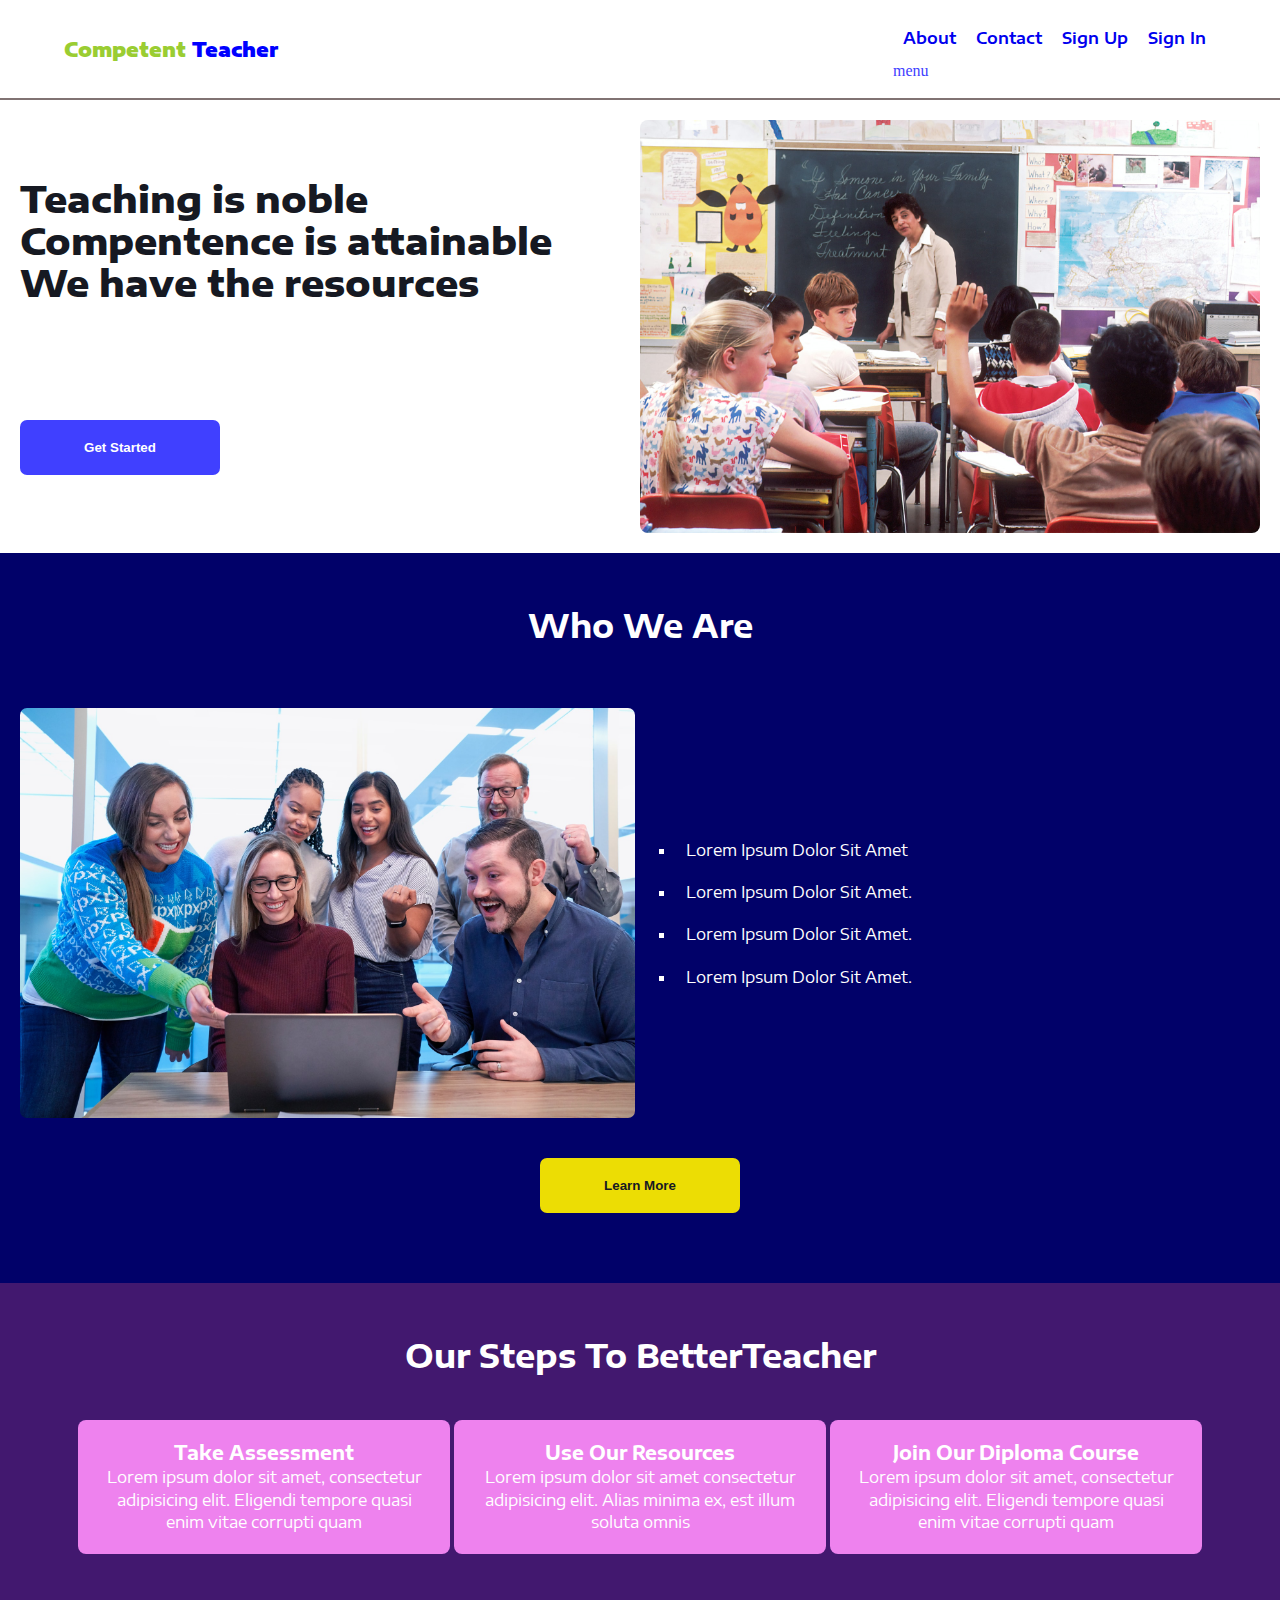
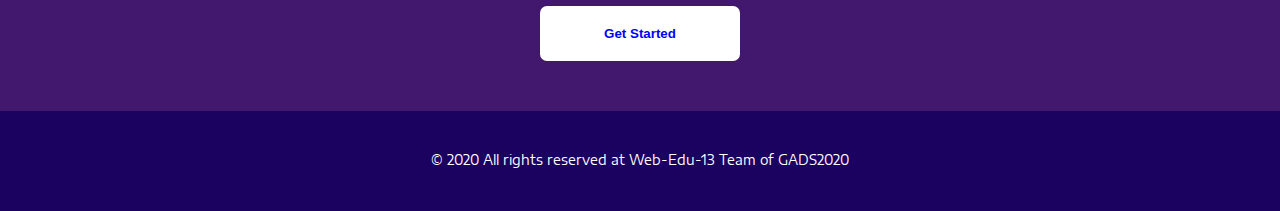
==== index.html @ 48312059 "Merge pull request #7 from web-edu-13/index-html" ====
<!DOCTYPE html>
<html lang="en">
<head>
  <meta charset="UTF-8">
  <meta name="viewport" content="width=device-width, initial-scale=1.0">
  <title>BetterTeacher | Upskilling tool every teacher</title>
  <link rel="stylesheet" href="./styles/index.css">
  <link rel="stylesheet"
    href="http://fonts.googleapis.com/css?family=Encode+Sans+Expanded:100,300,400,400italic,500,600,700,700italic,800">
  <link rel="stylesheet" href="https://cdnjs.cloudflare.com/ajax/libs/font-awesome/4.7.0/css/font-awesome.min.css">
</head>

<body>
  <header>
    <nav>
      <a href="index.html" style="font-weight: 900; font-size: larger;">
        <span style="color:yellowgreen">Competent</span>
        <span style="color:blue;">Teacher</span>
      </a>
      <div>
      <ul class="lg-only nav">
        <li>
          <a href="./pages/about.html">about</a>
        </li>
        <li>
          <a href="./pages/contact.html">contact</a>
        </li>
        <li>
          <a href="./pages/signup.html">sign up</a>
        </li>
        <li>
          <a href="./pages/signin.html">sign in</a>
        </li>
      </ul>
      <span class="fa bars sm-only menu-btn">menu</span>
    </div>
    </nav>
    <div class="main-header">
      <div class="intro">
        <h1>Teaching is noble <br>
          Compentence is attainable<br>
          We have the resources
        </h1>
        <button>get started</button>
      </div>
      <img src="./images/classroom3.jpg" alt="" class="lg-only">
    </div>
  </header>
  <main>
    <section class="about">
      <h2>who we are</h2>
      <div>
        <img src="/images/classroom.jpg" alt="teachers in a team">
        <ul>
          <li>Lorem ipsum dolor sit amet</li>
          <li>Lorem ipsum dolor sit amet.</li>
          <li>Lorem ipsum dolor sit amet.</li>
          <li>Lorem ipsum dolor sit amet.</li>
        </ul>
      </div>
      <button>learn more</button>
    </section>
    <section class="services-container">
      <h2>our steps to BetterTeacher</h2>
      <div>
        <section class="services">
          <img
            src="/assets/checklist-magnifying-assessment-flat-design-icon-checklist-magnifying-assessment-flat-design-icon-eps-vector-design-104302404.jpg"
            alt="">
          <h3>take assessment</h3>
          <p>Lorem ipsum dolor sit amet, consectetur adipisicing elit. Eligendi tempore quasi enim vitae corrupti quam
          </p>
        </section>
        <section class="services">
          <img
            src="/assets/checklist-magnifying-assessment-flat-design-icon-checklist-magnifying-assessment-flat-design-icon-eps-vector-design-104302404.jpg"
            alt="">
          <h3>use our resources</h3>
          <p>Lorem ipsum dolor sit amet consectetur adipisicing elit. Alias minima ex, est illum soluta omnis</p>
        </section>
        <section class="services">
          <img
            src="/assets/checklist-magnifying-assessment-flat-design-icon-checklist-magnifying-assessment-flat-design-icon-eps-vector-design-104302404.jpg"
            alt="">
          <h3>join our diploma course</h3>
          <p>Lorem ipsum dolor sit amet, consectetur adipisicing elit. Eligendi tempore quasi enim vitae corrupti quam
          </p>
        </section>
      </div>
      <button>Get started</button>
    </section>
  </main>
  <footer>
    <small>&copy; 2020 All rights reserved at Web-Edu-13 Team of GADS2020</small>
  </footer>
  <script src="./scripts/app.js"></script>
</body>
</html>
---- styles/index.css ----
*{
  box-sizing: border-box;
  padding: 0;
  margin: 0;
}
body{
  line-height: 1.4;
  font-size: 16px;
  font-family: sans-serif;
  font-weight: normal;
  min-height: 100vh;
  scroll-behavior: smooth;
  text-rendering: optimizeSpeed;
  background-color: #010169;
  color: white;
  font-family: "Encode Sans Expanded", Arial, Tahoma, sans-serif;
}


/* the nav */
nav{ 
  color: white;
  justify-content: space-between;
  padding: 0 5%;
  color: #4040ff;
  font-weight: 600;
  min-height: 100px;
  border-bottom: 2px solid rgb(129, 115, 115);
}

nav a{
  text-decoration: none;
}
nav{
  display: flex;
  flex-direction: row;
  align-items: center;
}
ul{
  list-style-type: none;
}
li{
 text-transform: capitalize;
 padding: 10px 10px;
}
/* Main header section */
.main-header{
  display: flex;
  flex-direction: row;
  justify-content: space-between;
  background-size:cover;
  background-repeat: no-repeat;
  min-height: 400px;
  color: #d102d1;
  padding: 20px;
}
.main-header button {
  background-color: #4040ff;
}
button{
  border-style: none;
  padding: 20px;
  color: #ffffff;
  width: 200px;
  border-radius: 7px;
  text-transform: capitalize;
  font-weight: bold;
  cursor: pointer;
}
h1 {
  color: #161922;
  font-weight: 800;
  letter-spacing: 0px;
  font-size: 26px;
  line-height: 42px;
}
.intro{
  display: flex;
  flex-direction: column;
  justify-content: space-around;
}
header{
  /* background-color: hsl(56, 97%, 47%); */
  background-color: hsl(0, 0%, 100%);
}
header img{
  display: none;
}
main>section{
  padding:50px 20px;
  display: flex;
  flex-direction: column;
}
h2{
margin-bottom: 40px;
font-size: 2em;
}
h2, h3,h4,h5,h6{
  text-transform: capitalize;
  font-weight: bolder;
  text-align: center;
}
.about{
  grid-gap: 20px;
  align-items: center;
}
.about>div{
display: grid;
grid-template-columns: 1fr;
grid-gap: 10px;
}
.about img{
  width: 100%;
  border-radius: 7px;
}
.about ul{
  display: flex;
  flex-direction: column;
  list-style-type: square;
  width: 90%;
  margin: auto;
}
.about button{
 background-color: hsl(56, 97%, 47%);
 color:#161922;
 margin:20px auto;
}
.services{
  display: flex;
  flex-direction: column;
  padding: 20px;
  background-color: violet;
  margin-bottom:20px;
  border-radius: 8px;
}
.services img{
  width: 20%;
  margin: auto;
}
.services-container{
 background-color: rgba(115, 41, 117, 0.575);
}
.services-container button{
  color: blue;
  background-color: white;
  margin: auto;
}
.sm-only{
  display: flex;
}
.lg-only{
  display: none;
}
.menu{
  background-color: hsl(207, 67%, 71%);
  display: flex;
  flex-direction: column;
  align-items: center;
  width:60vw;
  position: absolute;
  top: 100px;
  right: 0;
  height: 100vh;
}
footer{
  background-color: rgb(27, 2, 97);
  display: flex;
  justify-content: center;
  align-items: center;
  min-height: 100px;
}
@media screen and (min-width:700px){
  .services-container>div{
    display: flex;
    justify-content: center;
    align-content: center;
    flex-direction: row;
    margin-bottom: 50px;
  }
  .services{
    width: 30%;
    margin: 2px;
    text-align: center;
  }
  header img{
    width:50%;
    border-radius: 8px;
  }
  .about>div{
    grid-template-columns: 2fr 2fr;
    }
    h1 {
      font-size: 36px;
    }
    .sm-only{
      display: none;
    }
    .lg-only{
      display: flex;
    }
}
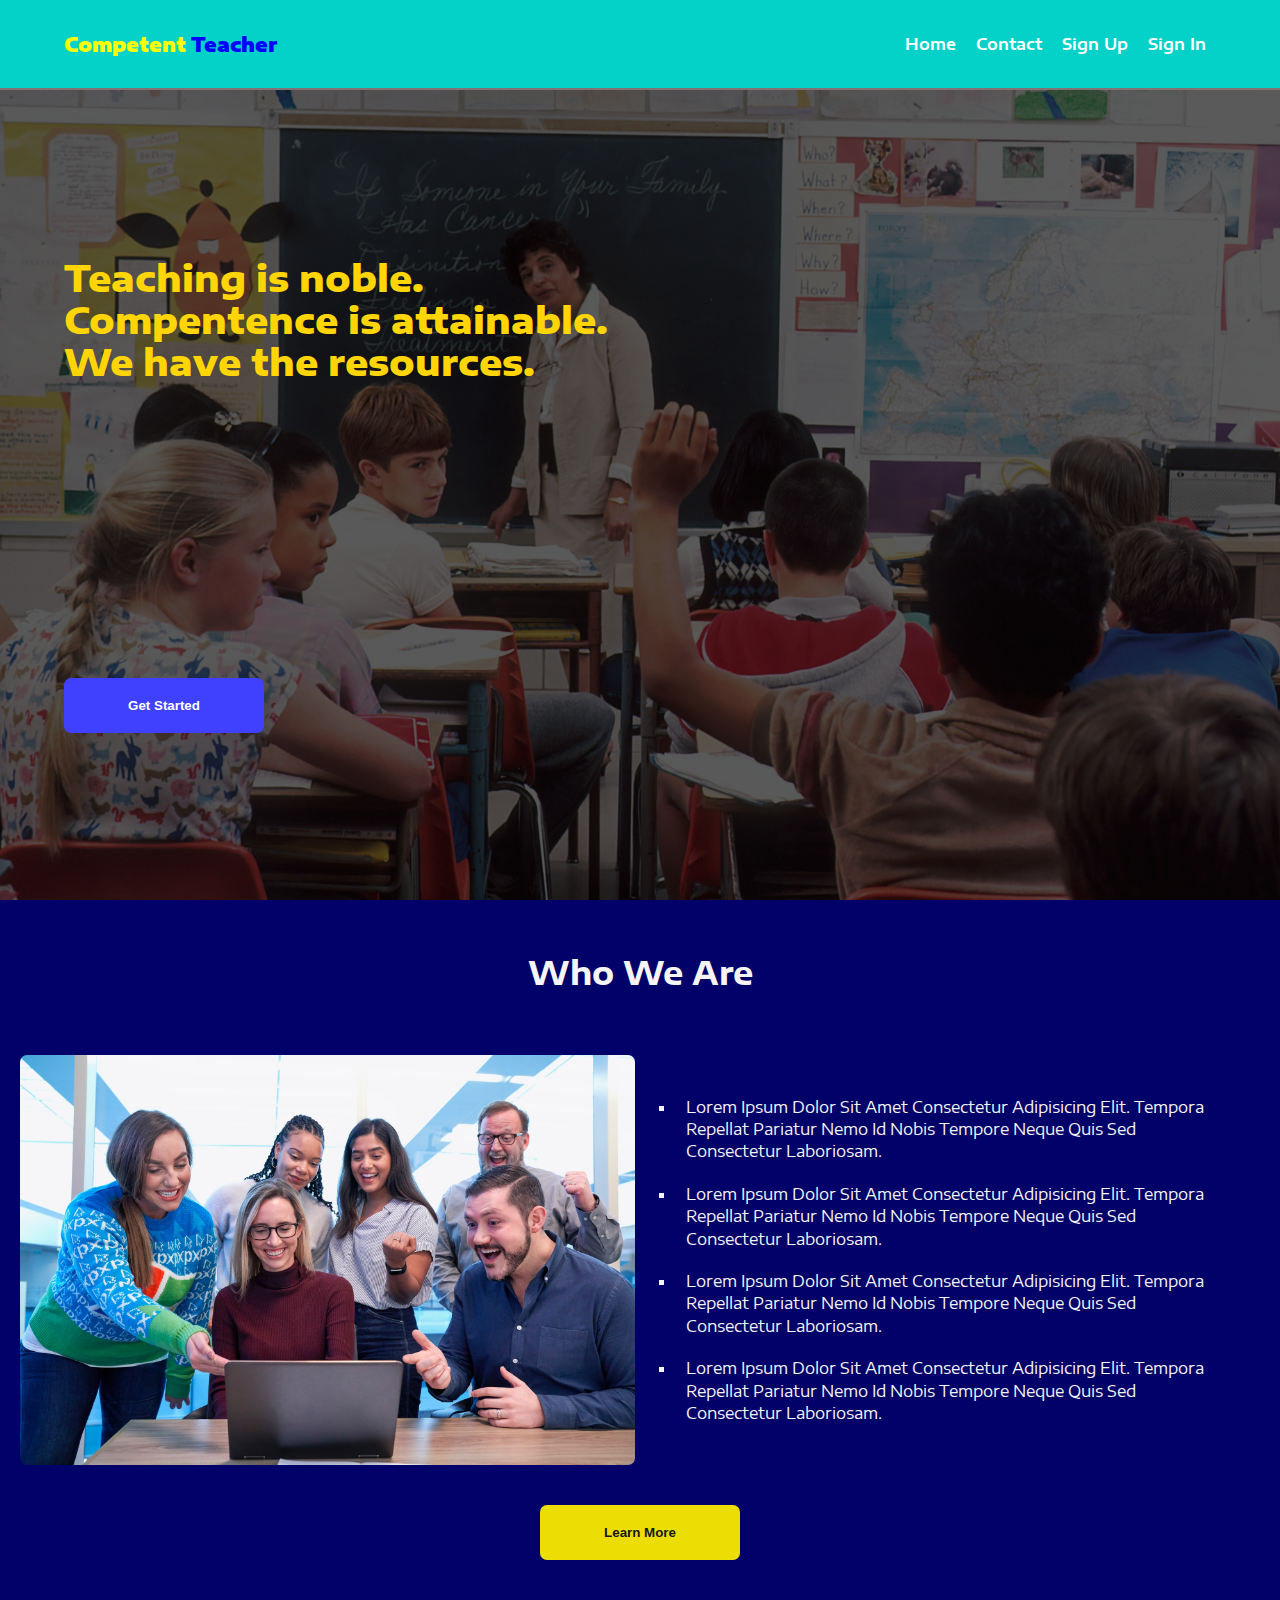
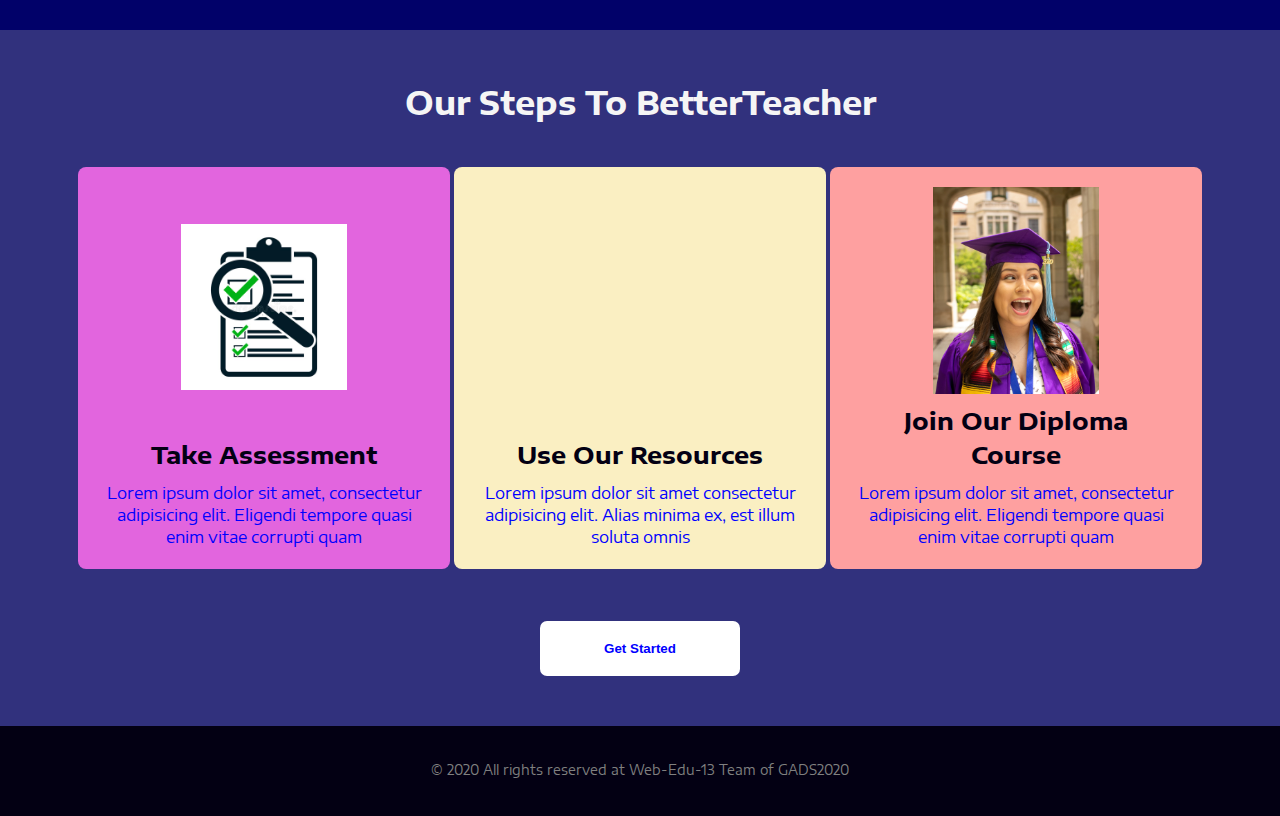
==== commit be34ee30: "created the signup and contact page plus other adjustments in styles" ====
--- a/index.html
+++ b/index.html
@@ -1,5 +1,6 @@
 <!DOCTYPE html>
 <html lang="en">
+
 <head>
   <meta charset="UTF-8">
   <meta name="viewport" content="width=device-width, initial-scale=1.0">
@@ -13,81 +14,92 @@
 <body>
   <header>
     <nav>
-      <a href="index.html" style="font-weight: 900; font-size: larger;">
-        <span style="color:yellowgreen">Competent</span>
-        <span style="color:blue;">Teacher</span>
+      <a href="/index.html">
+        <span class="logo1">Competent</span>
+        <span class="logo2">Teacher</span>
       </a>
       <div>
-      <ul class="lg-only nav">
-        <li>
-          <a href="./pages/about.html">about</a>
-        </li>
-        <li>
-          <a href="./pages/contact.html">contact</a>
-        </li>
-        <li>
-          <a href="./pages/signup.html">sign up</a>
-        </li>
-        <li>
-          <a href="./pages/signin.html">sign in</a>
-        </li>
-      </ul>
-      <span class="fa bars sm-only menu-btn">menu</span>
-    </div>
+        <ul class="lg-only nav">
+          <li>
+            <a href="/index.html">home</a>
+          </li>
+          <li>
+            <a href="./pages/contact.html">contact</a>
+          </li>
+          <li>
+            <a href="./pages/signup.html">sign up</a>
+          </li>
+          <li>
+            <a href="./pages/signin.html">sign in</a>
+          </li>
+        </ul>
+        <button class="toggle-button sm-only">
+          <span class="fa-bars sm-only menu-btn" aria-hidden="true"></span>
+        </button>
+      </div>
     </nav>
-    <div class="main-header">
-      <div class="intro">
-        <h1>Teaching is noble <br>
-          Compentence is attainable<br>
-          We have the resources
+    <div class="main-header flex-row">
+      <div class="intro flex-col">
+        <h1>Teaching is noble. <br>
+          Compentence is attainable.<br>
+          We have the resources.
         </h1>
-        <button>get started</button>
+        <a href="./pages/signup.html">
+          <button>get started</button>
+        </a>
       </div>
-      <img src="./images/classroom3.jpg" alt="" class="lg-only">
+      <!-- <img src="./images/classroom3.jpg" alt="" class="lg-only"> -->
     </div>
   </header>
   <main>
-    <section class="about">
+    <section class="about flex-col">
       <h2>who we are</h2>
       <div>
-        <img src="/images/classroom.jpg" alt="teachers in a team">
-        <ul>
-          <li>Lorem ipsum dolor sit amet</li>
-          <li>Lorem ipsum dolor sit amet.</li>
-          <li>Lorem ipsum dolor sit amet.</li>
-          <li>Lorem ipsum dolor sit amet.</li>
+        <img src="./images/classroom.jpg" alt="teachers in a team">
+        <ul class="flex-col">
+          <li>
+            Lorem ipsum dolor sit amet consectetur adipisicing elit. Tempora repellat pariatur nemo id nobis tempore neque quis sed consectetur laboriosam.
+          </li>
+          <li>
+            Lorem ipsum dolor sit amet consectetur adipisicing elit. Tempora repellat pariatur nemo id nobis tempore neque quis sed consectetur laboriosam.
+          </li>
+          <li>
+            Lorem ipsum dolor sit amet consectetur adipisicing elit. Tempora repellat pariatur nemo id nobis tempore neque quis sed consectetur laboriosam.
+          </li>
+          <li>
+            Lorem ipsum dolor sit amet consectetur adipisicing elit. Tempora repellat pariatur nemo id nobis tempore neque quis sed consectetur laboriosam.
+          </li>
+          
         </ul>
       </div>
-      <button>learn more</button>
+      <a href="./pages/about.html">
+        <button>learn more</button>
+      </a>
     </section>
-    <section class="services-container">
+    <section class="services-container flex-col">
       <h2>our steps to BetterTeacher</h2>
       <div>
-        <section class="services">
-          <img
-            src="/assets/checklist-magnifying-assessment-flat-design-icon-checklist-magnifying-assessment-flat-design-icon-eps-vector-design-104302404.jpg"
-            alt="">
+        <section class="services flex-col bg1">
+          <img src="./images/assessment1.jpg" alt="">
           <h3>take assessment</h3>
           <p>Lorem ipsum dolor sit amet, consectetur adipisicing elit. Eligendi tempore quasi enim vitae corrupti quam
           </p>
         </section>
-        <section class="services">
-          <img
-            src="/assets/checklist-magnifying-assessment-flat-design-icon-checklist-magnifying-assessment-flat-design-icon-eps-vector-design-104302404.jpg"
-            alt="">
+        <section class="services flex-col bg2">
+          <img src="./images/resources.jpg" alt="">
           <h3>use our resources</h3>
           <p>Lorem ipsum dolor sit amet consectetur adipisicing elit. Alias minima ex, est illum soluta omnis</p>
         </section>
-        <section class="services">
-          <img
-            src="/assets/checklist-magnifying-assessment-flat-design-icon-checklist-magnifying-assessment-flat-design-icon-eps-vector-design-104302404.jpg"
-            alt="">
+        <section class="services flex-col bg3">
+          <img src="./images/graduate.jpg" alt="">
           <h3>join our diploma course</h3>
           <p>Lorem ipsum dolor sit amet, consectetur adipisicing elit. Eligendi tempore quasi enim vitae corrupti quam
           </p>
         </section>
       </div>
-      <button>Get started</button>
+      <a class="center"href="./pages/signup.html">
+        <button >Get started</button>
+      </a>
     </section>
   </main>
   <footer>
@@ -95,4 +107,5 @@
   </footer>
   <script src="./scripts/app.js"></script>
 </body>
+
 </html>--- a/styles/index.css
+++ b/styles/index.css
@@ -1,9 +1,13 @@
-*{
+* {
   box-sizing: border-box;
   padding: 0;
   margin: 0;
 }
-body{
+article, aside, figcaption, figure, footer, header, hgroup, main, nav, section {
+    display: block;
+}
+
+body {
   line-height: 1.4;
   font-size: 16px;
   font-family: sans-serif;
@@ -12,190 +16,278 @@
   scroll-behavior: smooth;
   text-rendering: optimizeSpeed;
   background-color: #010169;
-  color: white;
+  color: #f5f5f5;
   font-family: "Encode Sans Expanded", Arial, Tahoma, sans-serif;
-}
-
-
-/* the nav */
-nav{ 
-  color: white;
+  display: flex;
+  flex-direction: column;
+  justify-content: space-between;
+}
+
+nav {
   justify-content: space-between;
   padding: 0 5%;
-  color: #4040ff;
   font-weight: 600;
-  min-height: 100px;
+  min-height: 10vh;
   border-bottom: 2px solid rgb(129, 115, 115);
-}
-
-nav a{
+  display: flex;
+  flex-direction: row;
+  align-items: center;
+  background-color: #04d2c8;
+}
+
+a {
   text-decoration: none;
-}
-nav{
-  display: flex;
-  flex-direction: row;
-  align-items: center;
-}
-ul{
+  color: white;
+}
+
+ul {
   list-style-type: none;
 }
-li{
- text-transform: capitalize;
- padding: 10px 10px;
-}
+
+li {
+  text-transform: capitalize;
+  padding: 10px 10px;
+}
+
 /* Main header section */
-.main-header{
-  display: flex;
-  flex-direction: row;
+
+.main-header {
   justify-content: space-between;
-  background-size:cover;
-  background-repeat: no-repeat;
-  min-height: 400px;
-  color: #d102d1;
-  padding: 20px;
-}
+  min-height: 90vh;
+  padding: 20px 5%;
+  background-image: url('/images/classroom3.jpg'), linear-gradient(50deg, rgb(88, 88, 88),rgb(90, 90, 90) );
+  background-repeat: no-repeat, no-repeat;
+  background-blend-mode: multiply;
+  background-size: cover, cover;
+  background-position: center, center;
+}
+
 .main-header button {
   background-color: #4040ff;
 }
-button{
+
+button {
   border-style: none;
+  cursor: pointer;
   padding: 20px;
   color: #ffffff;
   width: 200px;
   border-radius: 7px;
   text-transform: capitalize;
   font-weight: bold;
-  cursor: pointer;
-}
+}
+
 h1 {
-  color: #161922;
+  color:hsl(50, 100%, 51%);
   font-weight: 800;
   letter-spacing: 0px;
   font-size: 26px;
   line-height: 42px;
 }
-.intro{
-  display: flex;
-  flex-direction: column;
-  justify-content: space-around;
-}
-header{
-  /* background-color: hsl(56, 97%, 47%); */
-  background-color: hsl(0, 0%, 100%);
-}
-header img{
-  display: none;
-}
-main>section{
-  padding:50px 20px;
-  display: flex;
-  flex-direction: column;
-}
-h2{
-margin-bottom: 40px;
-font-size: 2em;
-}
-h2, h3,h4,h5,h6{
+
+h2 {
+  margin-bottom: 40px;
+  font-size: 2em;
+}
+
+h3 {
+  color: #030013;
+  margin: 10px;
+  font-size: 1.5em;
+}
+
+h2, h3, h4, h5, h6 {
   text-transform: capitalize;
   font-weight: bolder;
   text-align: center;
 }
-.about{
+
+.flex-col {
+  display: flex;
+  flex-direction: column;
+}
+
+.flex-row {
+  display: flex;
+  flex-direction: row;
+}
+
+.intro {
+  justify-content: space-around;
+}
+
+header {
+  min-height: 10vh;
+  }
+
+header img {
+  display: none;
+}
+
+main>section {
+  padding: 50px 20px;
+}
+
+.about {
   grid-gap: 20px;
   align-items: center;
 }
-.about>div{
-display: grid;
-grid-template-columns: 1fr;
-grid-gap: 10px;
-}
-.about img{
+
+.about>div {
+  display: grid;
+  grid-template-columns: 1fr;
+  grid-gap: 10px;
+}
+
+.about img {
   width: 100%;
   border-radius: 7px;
 }
-.about ul{
-  display: flex;
-  flex-direction: column;
+
+.about ul {
   list-style-type: square;
   width: 90%;
   margin: auto;
 }
-.about button{
- background-color: hsl(56, 97%, 47%);
- color:#161922;
- margin:20px auto;
-}
-.services{
-  display: flex;
-  flex-direction: column;
+
+.about button {
+  background-color: hsl(56, 97%, 47%);
+  color: #161922;
+  margin: 20px auto;
+}
+
+.services {
   padding: 20px;
-  background-color: violet;
-  margin-bottom:20px;
+  margin-bottom: 20px;
   border-radius: 8px;
 }
-.services img{
-  width: 20%;
+
+.services img {
+  width: 50%;
   margin: auto;
 }
-.services-container{
- background-color: rgba(115, 41, 117, 0.575);
-}
-.services-container button{
+
+.services p {
+  color: blue;
+}
+
+.bg1 {
+  background-color: #e265de;
+}
+
+.bg2 {
+  background-color: #faefc2;
+  color: blue;
+}
+
+.bg3 {
+  background-color: #FEA0A0;
+}
+
+.services-container {
+  background-color: rgba(177, 177, 177, 0.274);
+}
+
+.services-container button {
   color: blue;
   background-color: white;
   margin: auto;
 }
-.sm-only{
-  display: flex;
-}
-.lg-only{
+
+.sm-only {
+  display: flex;
+}
+
+.lg-only {
   display: none;
 }
-.menu{
+
+.menu {
   background-color: hsl(207, 67%, 71%);
   display: flex;
   flex-direction: column;
   align-items: center;
-  width:60vw;
+  width: 60vw;
   position: absolute;
-  top: 100px;
+  top: 10px;
   right: 0;
-  height: 100vh;
-}
-footer{
-  background-color: rgb(27, 2, 97);
+  height: 50vh;
+  z-index: 0;
+  padding-top: 80px;
+}
+
+footer {
+  background-color: #030013;
   display: flex;
   justify-content: center;
   align-items: center;
-  min-height: 100px;
-}
-@media screen and (min-width:700px){
-  .services-container>div{
+  text-align: center;
+  min-height: 10vh;
+  color: #808080;
+}
+
+.toggle-button {
+  width: 50px;
+  height: 50px;
+  color: yellow;
+  background: rgb(189, 189, 189);
+  font-size: 1.5em;
+  text-align: center;
+  padding: 0;
+  position: relative;
+  z-index: 1;
+}
+
+.logo1 {
+  color: yellow;
+}
+
+.logo2 {
+  color: blue;
+}
+
+.logo1, .logo2 {
+  font-weight: 900;
+  font-size: larger;
+}
+.center{
+  margin:0 auto;
+}
+@media screen and (min-width:700px) {
+  .services-container>div {
     display: flex;
     justify-content: center;
     align-content: center;
     flex-direction: row;
     margin-bottom: 50px;
   }
-  .services{
+  .services {
     width: 30%;
     margin: 2px;
     text-align: center;
   }
-  header img{
-    width:50%;
+  header img {
+    width: 50%;
     border-radius: 8px;
   }
-  .about>div{
+  .about>div {
     grid-template-columns: 2fr 2fr;
-    }
-    h1 {
-      font-size: 36px;
-    }
-    .sm-only{
-      display: none;
-    }
-    .lg-only{
-      display: flex;
-    }
+  }
+  h1 {
+    font-size: 36px;
+  }
+  .sm-only {
+    display: none;
+  }
+  .lg-only {
+    display: flex;
+    
+  }
+  .contact-main-section{
+    display: grid;
+    grid-template-columns: 3fr 2fr;
+    column-gap: 3em;
+    padding-left:10%;
+    padding-right:10%;
+  }
 }